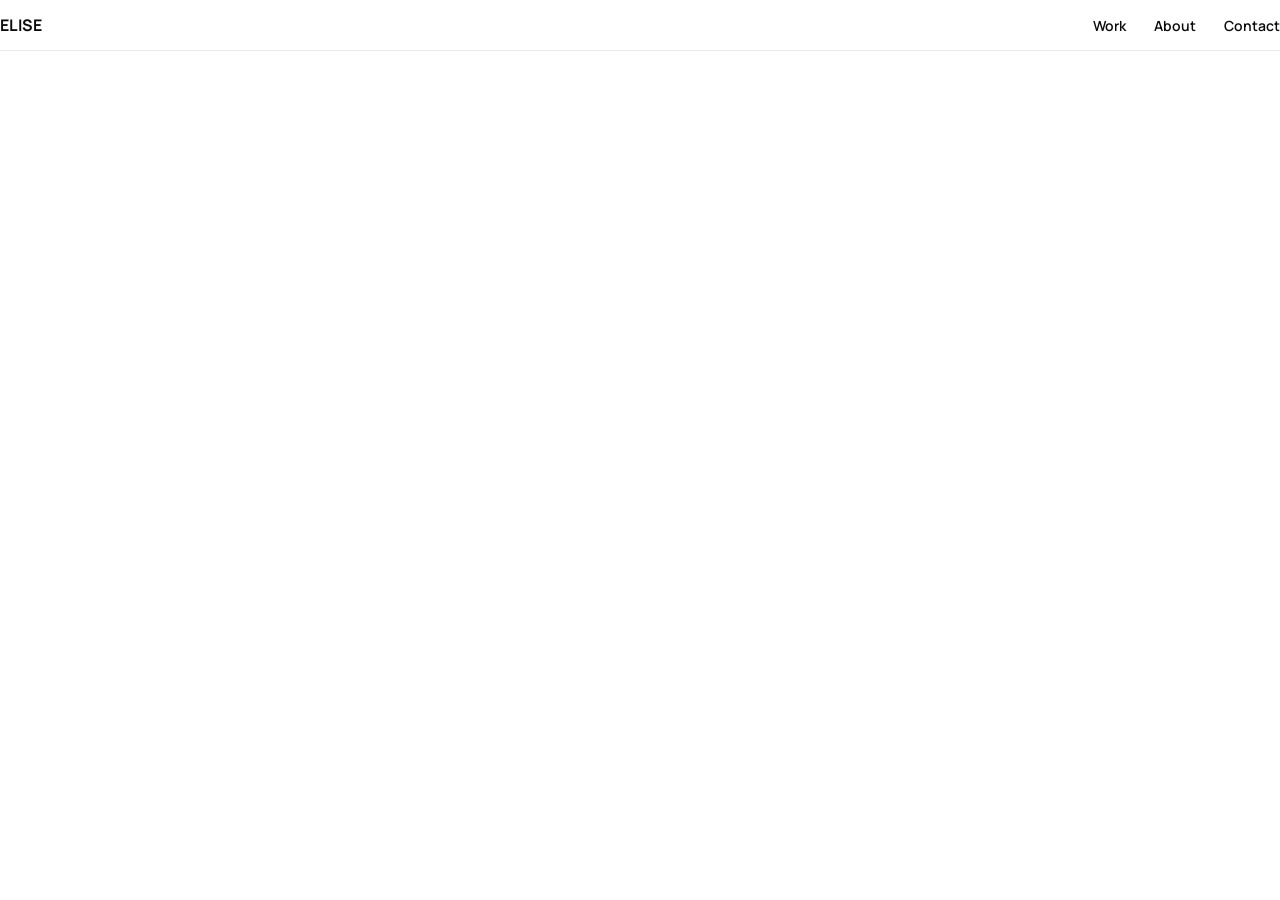
==== Project_APM.html @ 55ffd6c7 "added projects pages" ====
<!DOCTYPE html>
<html lang="en">
<head>
    <meta charset="UTF-8">
    <meta name="viewport" content="width=device-width, initial-scale=1.0">
    <title>All Paws Matter</title>

    <link rel="preconnect" href="https://fonts.googleapis.com">
    <link rel="preconnect" href="https://fonts.gstatic.com" crossorigin>
    <link href="https://fonts.googleapis.com/css2?family=Manrope:wght@200;300;400;500;600;700;800&display=swap" rel="stylesheet">

    <link rel="stylesheet" href="styles.css">
</head>
<body>

  <header class="header">
    <div class="container grid header-inner">
      <p class="brand">ELISE</p>

      <nav class="nav" aria-label="Primary">
        <a class="nav-link" href="index.html#work">Work</a>
        <a class="nav-link" href="index.html#about">About</a>
        <a class="nav-link" href="index.html#contact">Contact</a>
      </nav>

      <button class="menu-toggle" aria-label="Open menu">
        <img src="Images/menu_mobile.png" alt="" class="menu-icon">
      </button>
    </div>
  </header>
    
</body>
</html>
---- styles.css ----
* { 
  box-sizing: border-box;
 }

:root{
  --max: 1440px;
  --gutter: 20px;
  --gap: 20px;
  --border: #e8e8e8;
  --text: #0b0b0b;
  --muted: #444; 
  --panel: #f2f2f2;
}

body{
  margin: 0;
  font-family: 'Manrope', sans-serif;
  color: var(--text);
}

img{
  display: block;
  max-width: 100%;
  height: auto;
}

/* Layout: 1440 content, 12 column grid */
.container{
  max-width: var(--max);
  margin: 0 auto;
  padding: 0 var(--gutter);
}

.grid{
  display: grid;
  grid-template-columns: repeat(12, 1fr);
  gap: var(--gap);
}

.grid > *{
  grid-column: span 12;
}

/* header */
.header{
  border-bottom: 1px solid var(--border);
}

.header .grid{
  align-items: center;
  padding: 14px 0;
}

/* Brand */
.brand{
  grid-column: 1 / span 6;
  margin: 0;
  font-weight: 700;
}

/* Navigation */
.nav{
  grid-column: 7 / -1;
  justify-self: end;
  display: none;
  gap: 28px;
  align-items: center;
}

.menu-toggle{
  display: block;
  grid-column: 7 / -1;
  justify-self: end;
  align-self: center;
  border: 0;
  background: transparent;
  cursor: pointer;
}

.menu-icon{
  width: 22px;
  height: auto;
}

.nav-link{
  text-decoration: none;
  color: var(--text);
  font-weight: 600;
  font-size: 14px;
}

.nav-link:hover{
  text-decoration: underline;
}

.hero{
  padding: 28px 0 70px;
}

/* change grid rules only for hero */
.hero .grid{
  display: grid;
  grid-template-columns: minmax(0, 1fr) auto;
  gap: 20px;
  align-items: start;
  row-gap: 40px;
}

/* hero */
.hero-title {
  grid-column: 1;
  grid-row: 1;
  margin: 0;
  font-weight: 800;
  line-height: 0.95;
  letter-spacing: 0.02em;
  min-width: 0;
  font-size: clamp(2.5rem, 9vw, 6rem);
}

.hero-line {
  display: block;
  line-height: 1.2;
  
}

/* avatar */
.avatar{
  grid-column: 2;
  grid-row: 1;
  justify-self: end;
  align-self: start;
  width: clamp(88px, 22vw, 140px);
  height: auto;
  aspect-ratio: 3 / 4;
  border-radius: 50%;
  object-fit: cover;

}

.email{
  grid-column: 1 / -1;
  grid-row: 2;
  margin: 0;
  align-self: end;
  font-size: 14px;
  overflow-wrap: anywhere;
}


.intro {
  grid-column: 1 / -1;
  grid-row: 3;
  margin: 0;
  justify-self: end;
  text-align: right;
  max-width: 50ch;
  font-weight: 700;
  align-self: end;
  font-size: clamp(1.3rem, 2.2vw, 2rem);
  line-height: 1.4;
}

/* work */
.work{
  border-top: 1px solid var(--border);
  padding: 24px 0 60px;
}

.work-head {
  grid-column: 1 / -1;
  display: flex;
  align-items: baseline;
  justify-content: flex-start;
  margin-bottom: 6px;
}

.work-head h2{
  font-size: 28px;
  font-weight: 700;
  letter-spacing: -0.01em;
  margin: 0;
}


.subhead{
  padding-top: 16px;
  font-weight: 600;
  color: #5A5A5A;
}

/* projects */
.project {
  display: grid;
  grid-template-rows: auto auto 1fr;
  gap: 10px;
  align-content: start;
}

.project-img{
  width: 100%;
  aspect-ratio: 16 / 9;  
  object-fit: cover;      
  height: auto;
  margin-top: 20px;
}

.project h4{
  margin: 16px 0 9px;
}

.project p{
  margin: 0;
  color: var(--muted);
  font-size: 13px;
  line-height: 1.45;
}

/* illustrations */
.illustration{
  width: 100%;
  height: auto;
  object-fit: contain;

}

/* about */
.about{
  border-top: 1px solid var(--border);
  padding: 28px 0;
}

.about h2{
  margin: 0;
  font-size: 28px;
  font-weight: 700;
  letter-spacing: -0.01em;
}

.about-text {
  grid-column: 1 / -1;
  text-align: right;
  max-width: 80ch;
  margin-top: 24px;
  justify-self: end;
}

.about-lead {
  margin: 0 0 28px 0;
  font-size: clamp(1.4rem, 2vw, 1.9rem);
  line-height: 1.5;
  font-weight: 500;
  color: var(--text);
  font-weight: 700;
}

.about-sub {
  margin: 0;
  font-size: clamp(1.1rem, 1.6vw, 1.4rem);
  line-height: 1.6;
  color: #6a6a6a;
}

/* contact */
.contact{
  border-top: 1px solid var(--border);
  padding: 28px 0;
}

.contact h2{
  margin: 0;
  font-size: 28px;
  font-weight: 700;
  letter-spacing: -0.01em;
}

.contact-item{
  margin: 10px 0 0;
  font-weight: 700;
}

.linkedin {
  display: flex;
  align-items: center;
  gap: 8px;
}

.linkedin-icon {
  width: 16px;
  height: 16px;
  object-fit: contain;
}

/* footer */
.footer-box{
  background: #dcdcdc;
  text-align: center;
  padding: 40px 0;
  font-weight: 700;
}

@media (max-width: 899px) {

  .hero .grid {
    grid-template-columns: minmax(0, 1fr) auto; /* keep 2 columns */
    column-gap: 20px;
    row-gap: 40px;
    align-items: start;
  }

  .hero-title { 
    grid-column: 1; 
    grid-row: 1; 
  }

  .avatar { 
    grid-column: 2; 
    grid-row: 1; 
    justify-self: end; 
  }

  .intro { 
    grid-column: 1 / -1;  
    grid-row: 2;
    margin: 0;
    justify-self: end;
    text-align: right;
    max-width: 50ch;
  }
  .email { 
    grid-column: 1 / -1;  
    grid-row: 3;
    margin: 0;
    justify-self: start;
    text-align: left; 
  }

}


/* desktop */
@media (min-width: 900px){

  .nav{
  display: flex;
  grid-column: 7 / -1;
  justify-self: end;
  gap: 28px;
  align-items: center;
  }

.menu-toggle{
  display: none;
  }

   .hero .grid{
    grid-template-columns: repeat(12, 1fr);
    column-gap: 20px;
    align-items: start;
    row-gap: 40px;
  }

  .hero-title{
    grid-column: 1 / 10;
    grid-row: 1;
    font-size: clamp(3rem, 6vw, 7rem)
  }

  .avatar{
    grid-column: 10 / -1;
    grid-row: 1;
    justify-self: end;
    width: clamp(140px, 12vw, 220px);
    aspect-ratio: 3 / 4;
  }

  .email{
    grid-column: 1 / 6;
    grid-row: 3;
    margin: 0;
    align-self: end;
  }

   .intro{
    grid-column: 5 / -1;
    grid-row: 3;
    margin: 0;
    justify-self: end;
    text-align: right;
    align-self: end;
    max-width: none;
    width: 100%;
  }

  /* Work grid items */
  .project{
    grid-column: span 6;
  }

  .illustration{
    grid-column: span 4;
  }

  .contact-item{
    grid-column: span 6;
  }

  /* about */ 
  .about-text {
    grid-column: 4 / -1; /* spans 6 columns */
  }
}
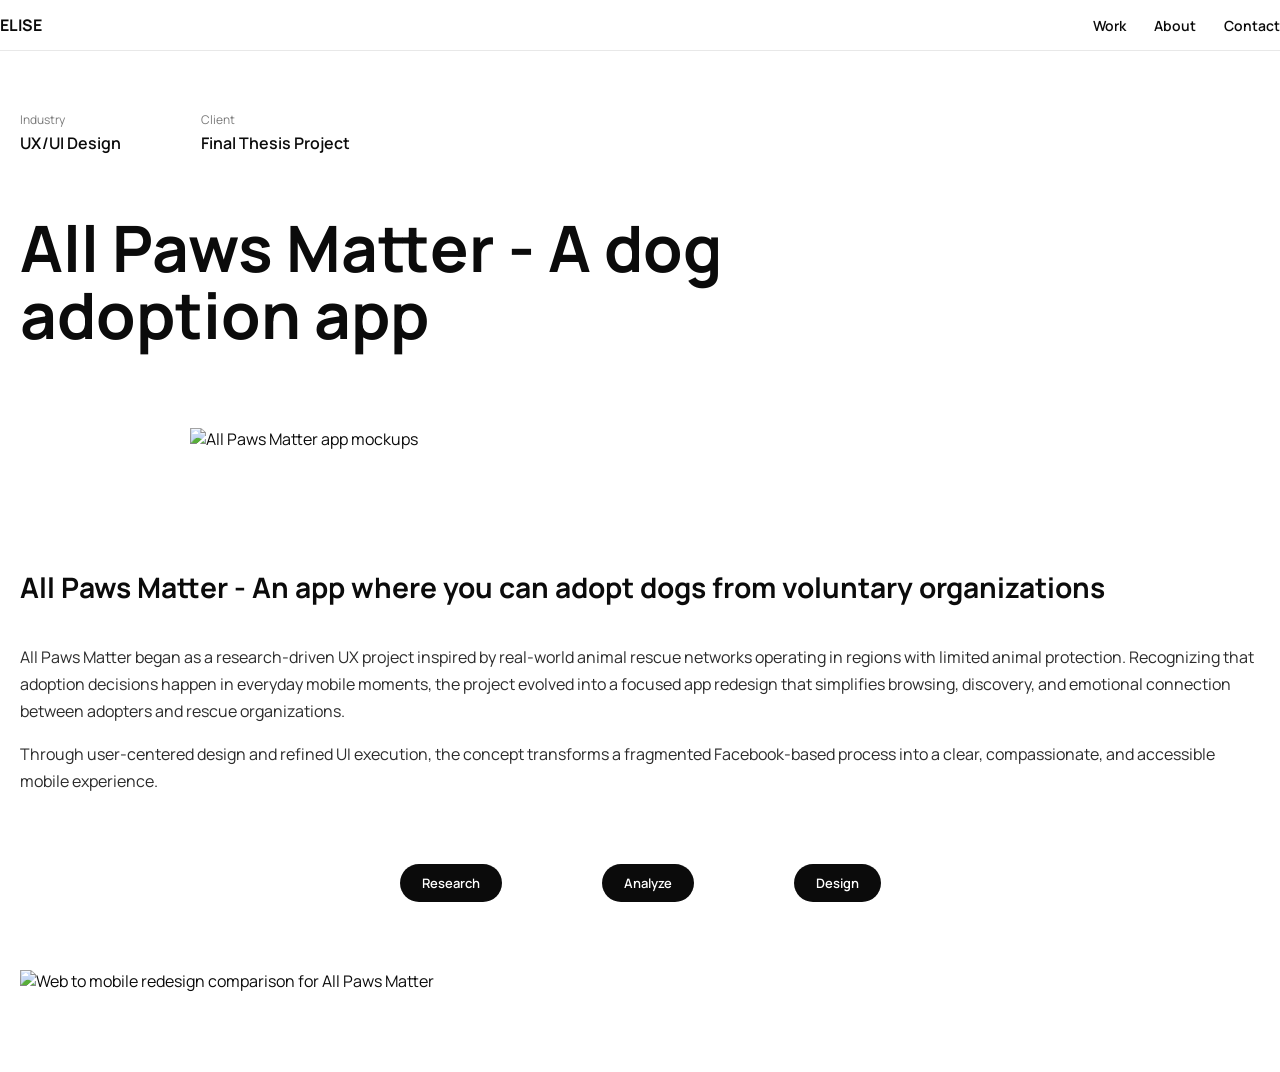
==== commit 2f5c7f26: "added project hero and intro" ====
--- a/Project_APM.html
+++ b/Project_APM.html
@@ -28,6 +28,68 @@
       </button>
     </div>
   </header>
+
+  <main>
+
+  <section class="project-hero">
+    <div class="container grid">
+
+        <!-- meta row -->
+      <div class="project-meta">
+        <div class="meta-item">
+          <p class="meta-label">Industry</p>
+          <p class="meta-value">UX/UI Design</p>
+        </div>
+
+        <div class="meta-item">
+          <p class="meta-label">Client</p>
+          <p class="meta-value">Final Thesis Project</p>
+        </div>
+      </div>
+
+      <!-- hero -->
+      <h1 class="project-title">
+        All Paws Matter - A dog adoption app
+      </h1>
+
+      <div class="project-visual">
+        <img src="Images/AllPawsMatter_Mockup.png" alt="All Paws Matter app mockups">
+      </div>
+    </div>
+  </section>
+
+ <!-- Intro -->
+  <section class="project-intro">
+  <div class="container grid">
+
+    <h2 class="intro-title">
+      All Paws Matter - An app where you can adopt dogs from voluntary organizations
+    </h2>
+
+    <div class="intro-body">
+      <p>
+        All Paws Matter began as a research-driven UX project inspired by real-world animal rescue networks operating in regions with limited animal protection. Recognizing that adoption decisions happen in everyday mobile moments, the project evolved into a focused app redesign that simplifies browsing, discovery, and emotional connection between adopters and rescue organizations.
+      </p>
+
+      <p>
+        Through user-centered design and refined UI execution, the concept transforms a fragmented Facebook-based process into a clear, compassionate, and accessible mobile experience.
+      </p>
+    </div>
+
+    <div class="intro-actions">
+        <a href="#research" class="project-btn">Research</a>
+        <a href="#analyze" class="project-btn">Analyze</a>
+        <a href="#design" class="project-btn">Design</a>
+    </div>
+
+    <div class="intro-visual">
+      <img src="Images/web-mobile-redesign.png" alt="Web to mobile redesign comparison for All Paws Matter">
+    </div>
+
+  </div>
+</section>
+
+</main>
     
 </body>
 </html>
--- a/styles.css
+++ b/styles.css
@@ -299,6 +299,120 @@
   font-weight: 700;
 }
 
+/* project hero */
+
+.project-hero{
+  padding: 60px 0 80px;
+}
+
+.project-meta{
+  grid-column: 1 / -1;
+  display: flex;
+  gap: 80px;
+  margin-bottom: 40px;
+}
+
+.meta-label{
+  margin: 0;
+  font-size: 12px;
+  color: #7a7a7a;
+}
+
+.meta-value{
+  margin: 4px 0 0;
+  font-weight: 600;
+}
+
+.project-title{
+  grid-column: 1 / 10;
+  margin: 0 0 60px 0;
+  font-size: clamp(2.5rem, 5vw, 4.5rem);
+  line-height: 1.05;
+}
+
+.project-visual{
+  grid-column: 1 / -1;
+  display: flex;
+  justify-content: center;
+}
+
+.project-visual img{
+  max-width: 900px;
+  width: 100%;
+  height: auto;
+}
+
+/* intro */
+
+.project-intro{
+  padding: 40px 0 80px;
+}
+
+.intro-title{
+  grid-column: 1 / -1;
+  margin: 0 0 18px 0;
+  font-size: clamp(1.6rem, 2.2vw, 2.2rem);
+  line-height: 1.25;
+  font-weight: 700;
+}
+
+.intro-body{
+  grid-column: 1 / -1;
+}
+
+.intro-body p{
+  margin: 0 0 16px 0;
+  line-height: 1.7;
+  color: #2b2b2b;
+}
+
+.intro-tags{
+  grid-column: 1 / -1;
+  display: flex;
+  gap: 14px;
+  margin: 18px 0 36px;
+}
+
+.intro-actions{
+  grid-column: 1 / -1;
+  display: flex;
+  flex-direction: column;
+  align-items: center;
+  gap: 28px;
+  margin: 32px 0 48px;
+}
+
+.project-btn{
+  display: inline-flex;
+  align-items: center;
+  justify-content: center;
+  padding: 10px 22px;
+  border-radius: 999px;
+  background: #0b0b0b;
+  color: #fff;
+  font-size: 13px;
+  font-weight: 600;
+  text-decoration: none;
+  transition: background-color 0.2s ease;
+}
+
+.project-btn:hover{
+  background: #6d6d6d;
+}
+
+.intro-visual{
+  grid-column: 1 / -1;
+}
+
+.intro-visual img{
+  width: 100%;
+  height: auto;
+  display: block;
+}
+
+
+/* Media Querys */
+
 @media (max-width: 899px) {
 
   .hero .grid {
@@ -335,10 +449,20 @@
     text-align: left; 
   }
 
+    .project-meta{
+    flex-direction: column;
+    gap: 20px;
+  }
+
+  .project-title{
+    grid-column: 1 / -1;
+  }
+
 }
 
 
 /* desktop */
+
 @media (min-width: 900px){
 
   .nav{
@@ -409,4 +533,19 @@
   .about-text {
     grid-column: 4 / -1; /* spans 6 columns */
   }
-}+
+  /* Projects */
+  .intro-title{
+  grid-column: 1 / -1;
+}
+
+.intro-body{
+  grid-column: 1 / -1;
+}
+
+  .intro-actions{
+  flex-direction: row;
+  justify-content: center;
+  gap: 100px;
+}
+}
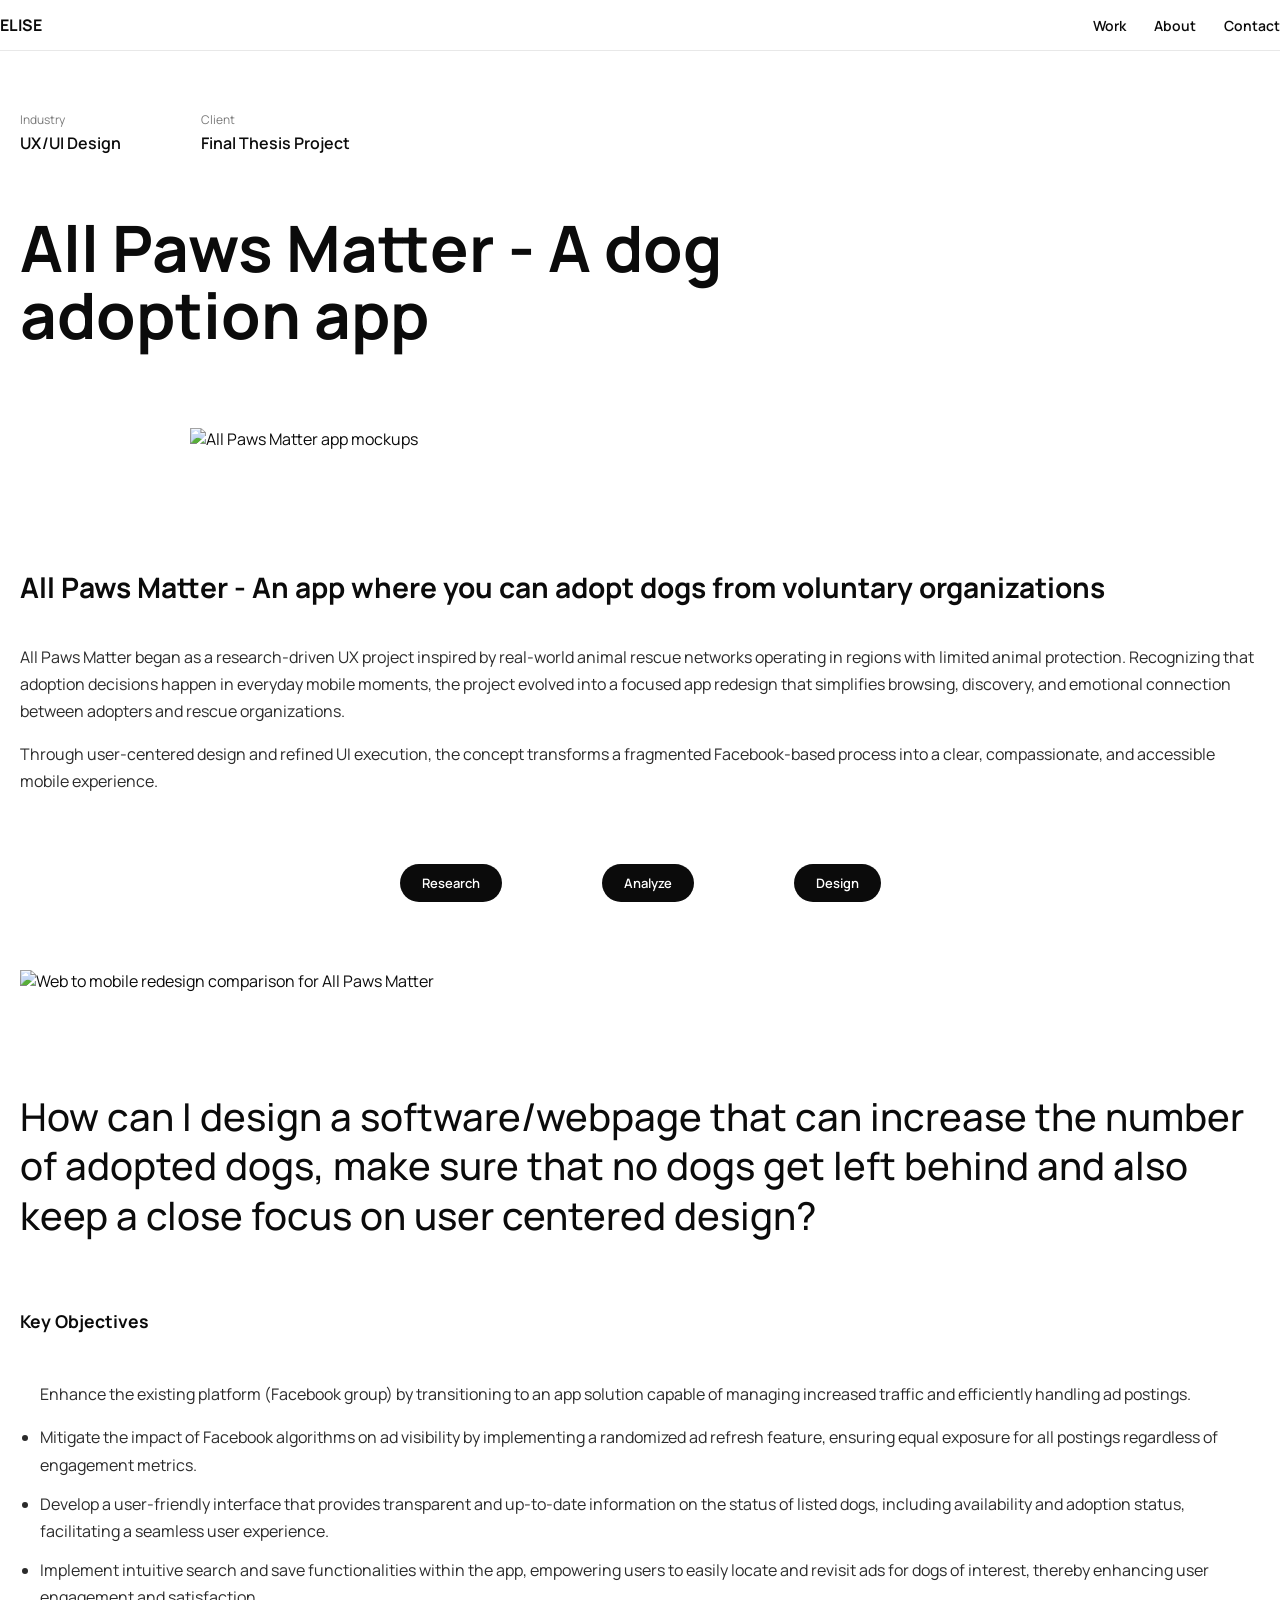
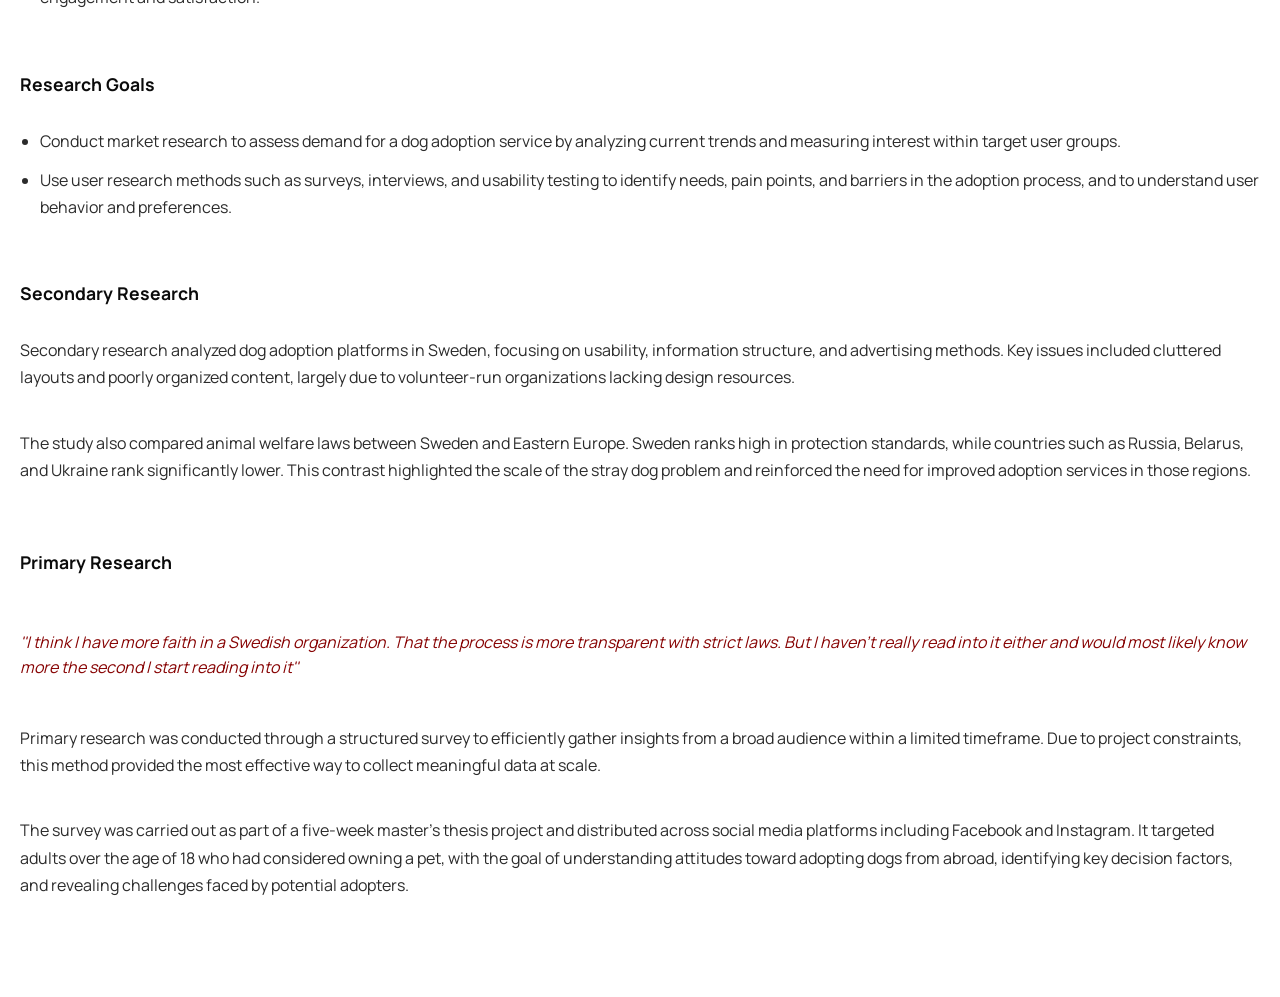
==== commit 2eeac5d7: "paragraphs and images added to project" ====
--- a/Project_APM.html
+++ b/Project_APM.html
@@ -89,6 +89,63 @@
   </div>
 </section>
 
+<!-- research -->
+ <section id="research" class="project-section">
+  <div class="container grid">
+
+    <h2 class="section-title">
+      How can I design a software/webpage that can increase the number of adopted dogs, make sure that no dogs get left behind and also keep a close focus on user centered design?
+
+    <h3 class="section-subtitle">Key Objectives</h3>
+
+    <ul class="section-list">
+      <p>
+        Enhance the existing platform (Facebook group) by transitioning to an app solution capable of managing increased traffic and efficiently handling ad postings.</p>
+      <li>
+        Mitigate the impact of Facebook algorithms on ad visibility by implementing a randomized ad refresh feature, ensuring equal exposure for all postings regardless of engagement metrics.
+      </li>
+      <li>
+        Develop a user-friendly interface that provides transparent and up-to-date information on the status of listed dogs, including availability and adoption status, facilitating a seamless user experience.
+      </li>
+      <li>
+        Implement intuitive search and save functionalities within the app, empowering users to easily locate and revisit ads for dogs of interest, thereby enhancing user engagement and satisfaction.
+      </li>
+    </ul>
+
+    <h3 class="section-subtitle">Research Goals</h3>
+
+    <ul class="section-list">
+      <li>
+        Conduct market research to assess demand for a dog adoption service by analyzing current trends and measuring interest within target user groups.
+      </li>
+      <li>
+        Use user research methods such as surveys, interviews, and usability testing to identify needs, pain points, and barriers in the adoption process, and to understand user behavior and preferences.
+      </li>
+    </ul>
+
+    <h3 class="section-subtitle">Secondary Research</h3>
+
+    <p class="section-text">
+      Secondary research analyzed dog adoption platforms in Sweden, focusing on usability, information structure, and advertising methods. Key issues included cluttered layouts and poorly organized content, largely due to volunteer-run organizations lacking design resources.
+    </p>
+
+    <p class="section-text">
+      The study also compared animal welfare laws between Sweden and Eastern Europe. Sweden ranks high in protection standards, while countries such as Russia, Belarus, and Ukraine rank significantly lower. This contrast highlighted the scale of the stray dog problem and reinforced the need for improved adoption services in those regions.
+    </p>
+
+    <h3 class="section-subtitle">Primary Research</h3>
+
+    <p class="quote">''I think I have more faith in a Swedish organization. That the process is more transparent with strict laws. But I haven't really read into it either and would most likely know more the second I start reading into it''</p>
+
+    <p class="section-text">
+      Primary research was conducted through a structured survey to efficiently gather insights from a broad audience within a limited timeframe. Due to project constraints, this method provided the most effective way to collect meaningful data at scale.
+    </p>
+    <p class="section-text">
+      The survey was carried out as part of a five-week master’s thesis project and distributed across social media platforms including Facebook and Instagram. It targeted adults over the age of 18 who had considered owning a pet, with the goal of understanding attitudes toward adopting dogs from abroad, identifying key decision factors, and revealing challenges faced by potential adopters.
+    </p>
+  </div>
+</section>
+
 </main>
     
 </body>
--- a/styles.css
+++ b/styles.css
@@ -410,6 +410,52 @@
   display: block;
 }
 
+.project-section{
+  padding: 20px 0 80px;
+}
+
+.section-title{
+  grid-column: 1 / -1;
+  margin: 0 0 20px 0;
+  font-size: clamp(1.8rem, 3vw, 2.6rem);
+  line-height: 1.3;
+  font-weight: 500;
+}
+
+.section-subtitle{
+  grid-column: 1 / -1;
+  margin: 28px 0 12px 0;
+  font-size: 1.1rem;
+  font-weight: 700;
+}
+
+.section-list{
+  grid-column: 1 / -1;
+  margin: 0;
+  padding-left: 20px;
+  line-height: 1.7;
+  color: #2b2b2b;
+}
+
+.section-list li{
+  margin-bottom: 12px;
+}
+
+.section-text{
+  grid-column: 1 / -1;
+  margin: 0 0 18px 0;
+  line-height: 1.7;
+  color: #2b2b2b;
+}
+
+.quote{
+  grid-column: 1 / -1;
+  margin: 24px 0;
+  font-style: italic;
+  color: #870303;
+  line-height: 1.6;
+}
+
 
 /* Media Querys */
 
@@ -548,4 +594,7 @@
   justify-content: center;
   gap: 100px;
 }
-}
+
+
+
+}
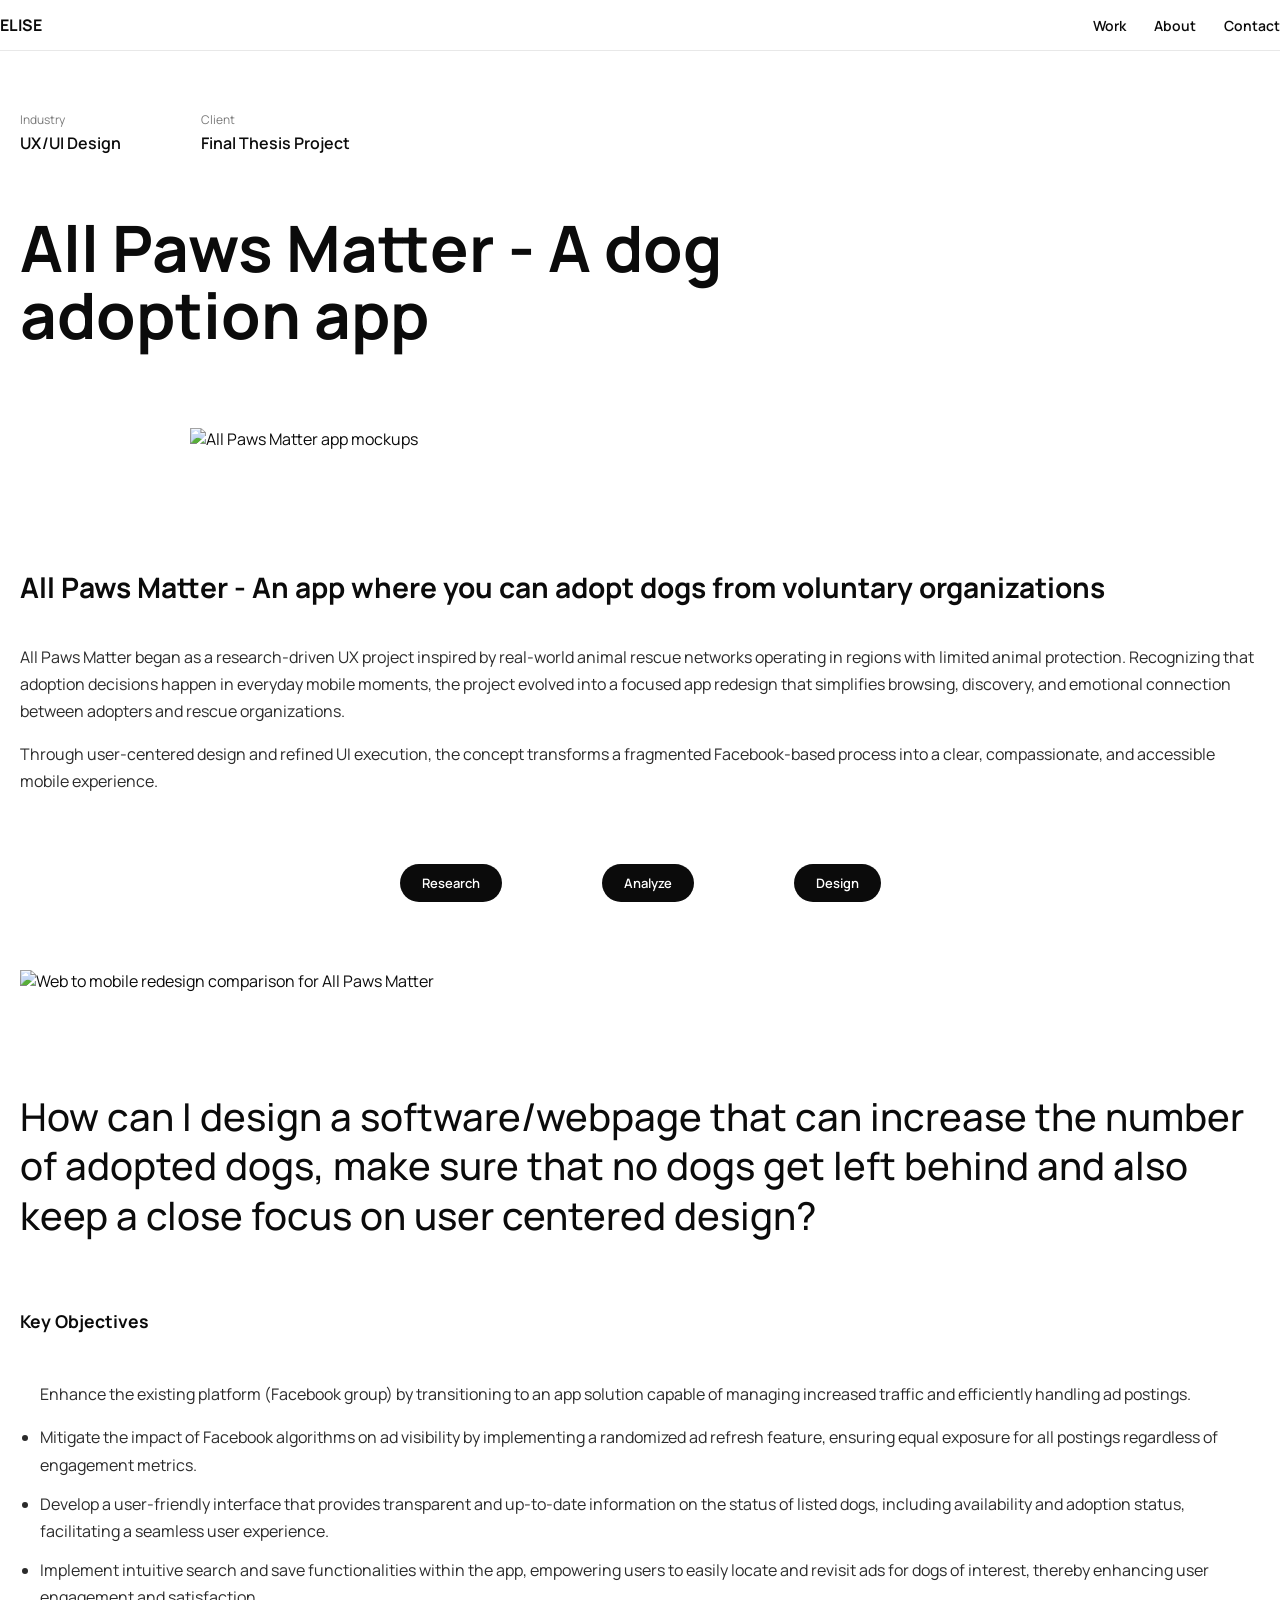
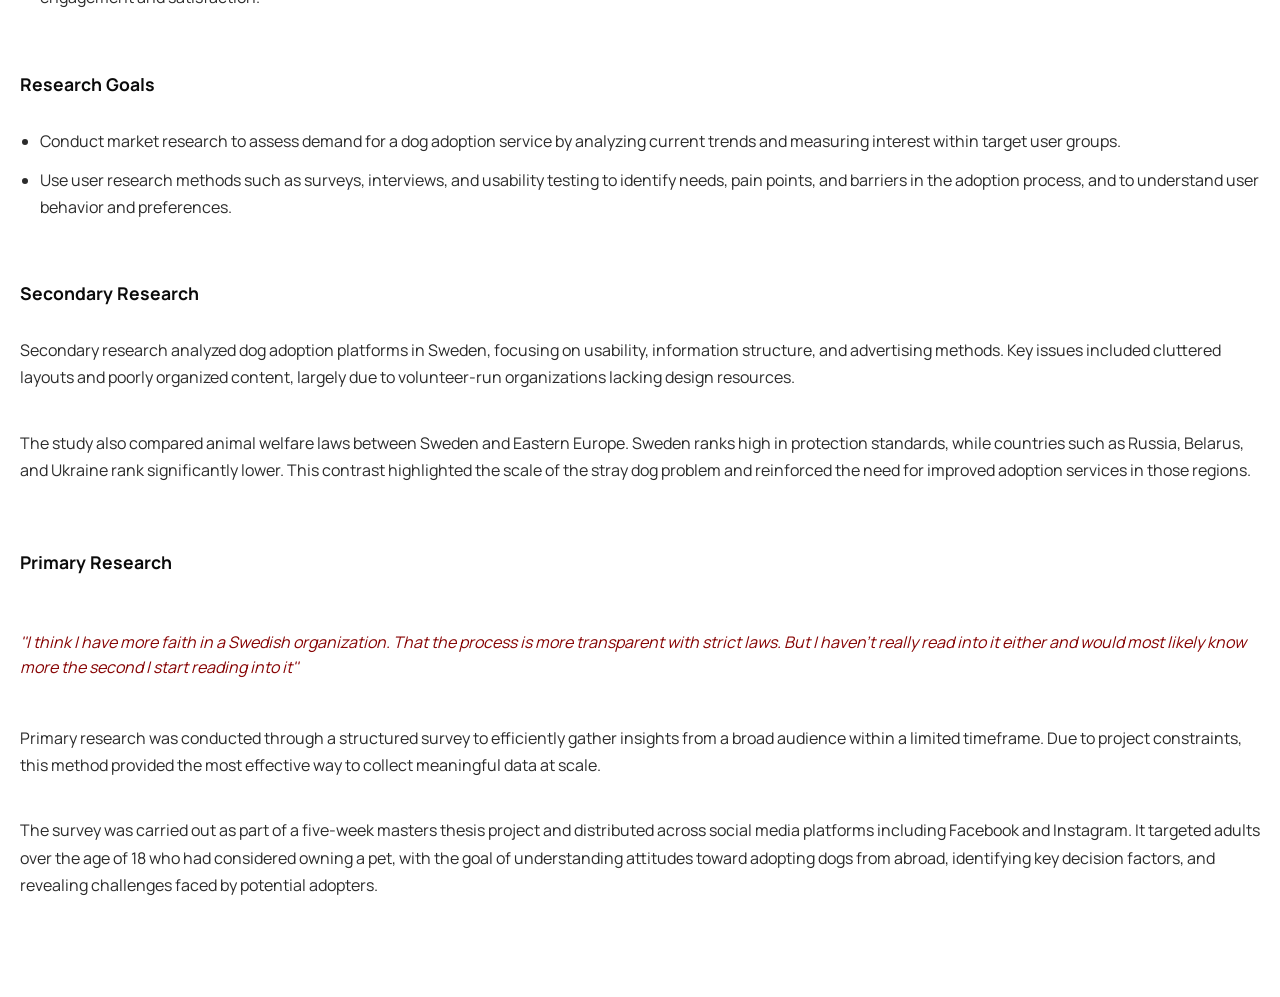
==== commit 5c6cb938: "Update Project_APM.html" ====
--- a/Project_APM.html
+++ b/Project_APM.html
@@ -141,7 +141,7 @@
       Primary research was conducted through a structured survey to efficiently gather insights from a broad audience within a limited timeframe. Due to project constraints, this method provided the most effective way to collect meaningful data at scale.
     </p>
     <p class="section-text">
-      The survey was carried out as part of a five-week master’s thesis project and distributed across social media platforms including Facebook and Instagram. It targeted adults over the age of 18 who had considered owning a pet, with the goal of understanding attitudes toward adopting dogs from abroad, identifying key decision factors, and revealing challenges faced by potential adopters.
+      The survey was carried out as part of a five-week masters thesis project and distributed across social media platforms including Facebook and Instagram. It targeted adults over the age of 18 who had considered owning a pet, with the goal of understanding attitudes toward adopting dogs from abroad, identifying key decision factors, and revealing challenges faced by potential adopters.
     </p>
   </div>
 </section>
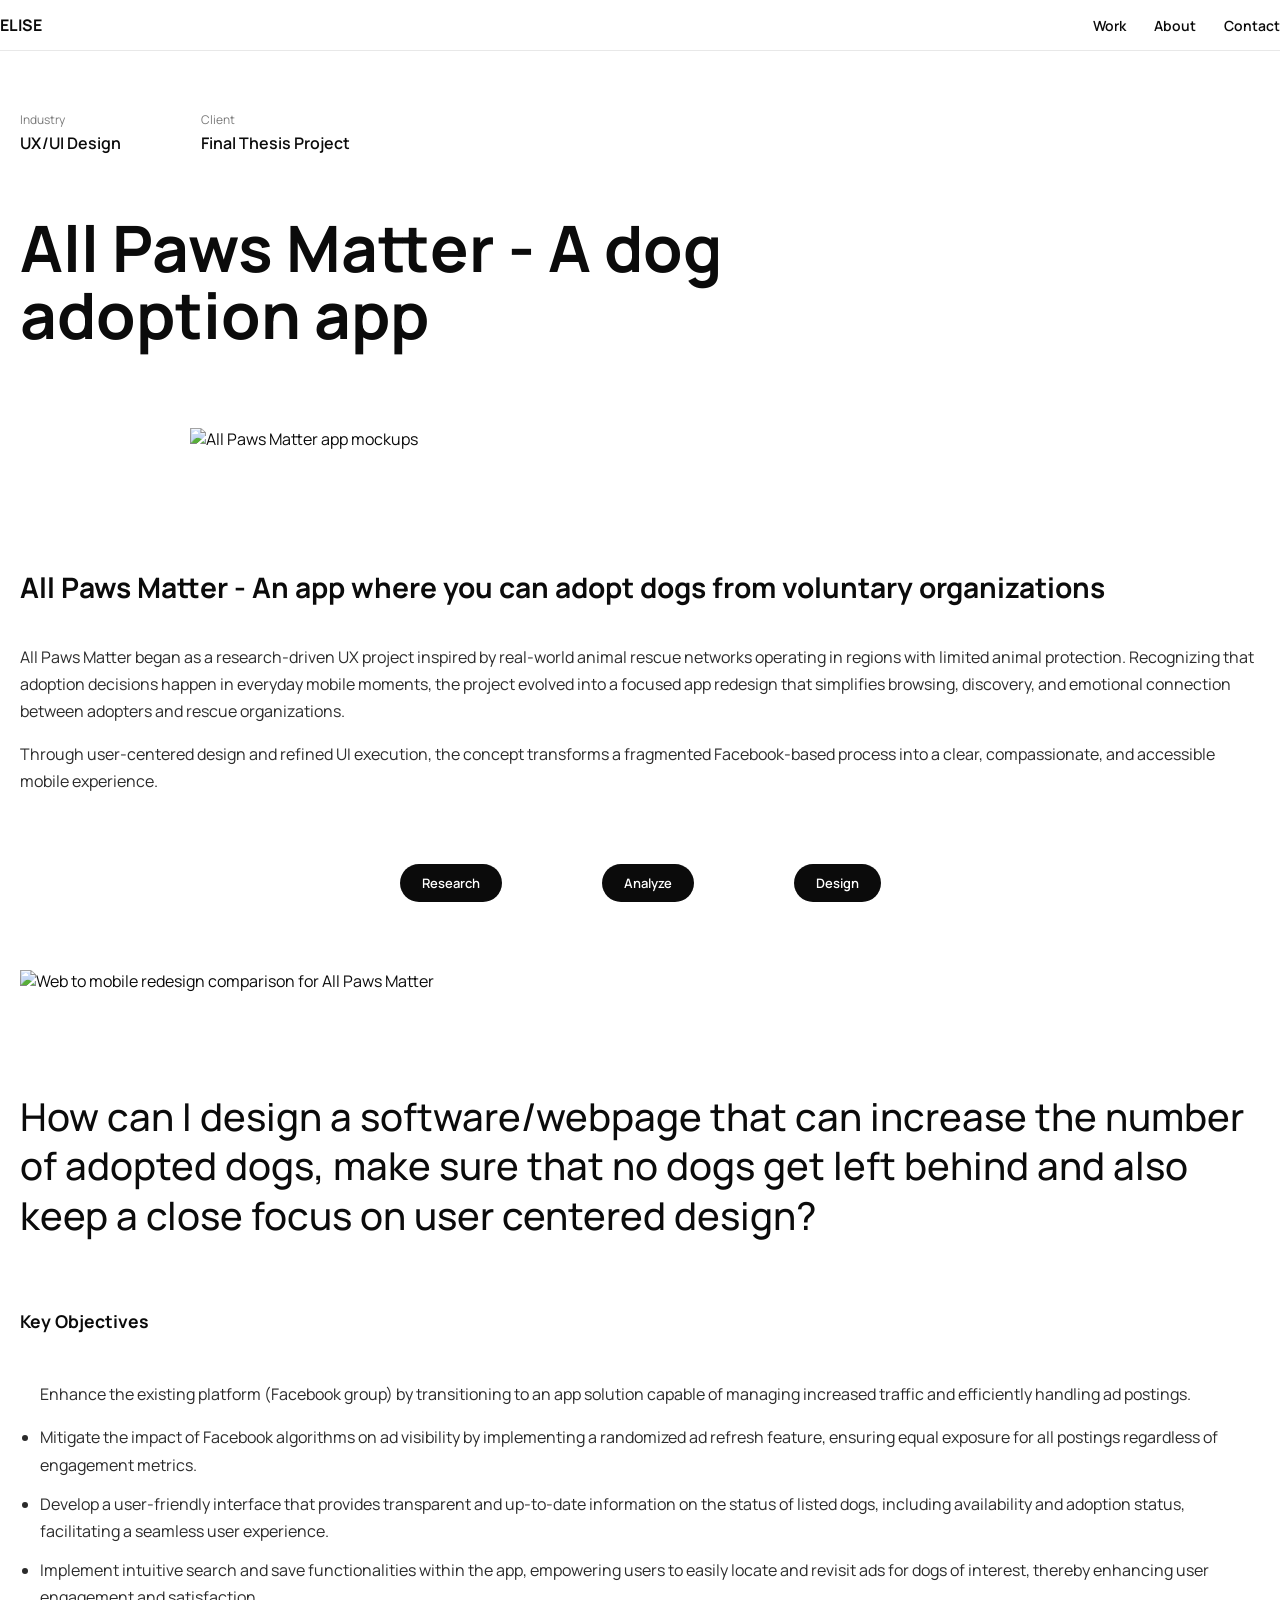
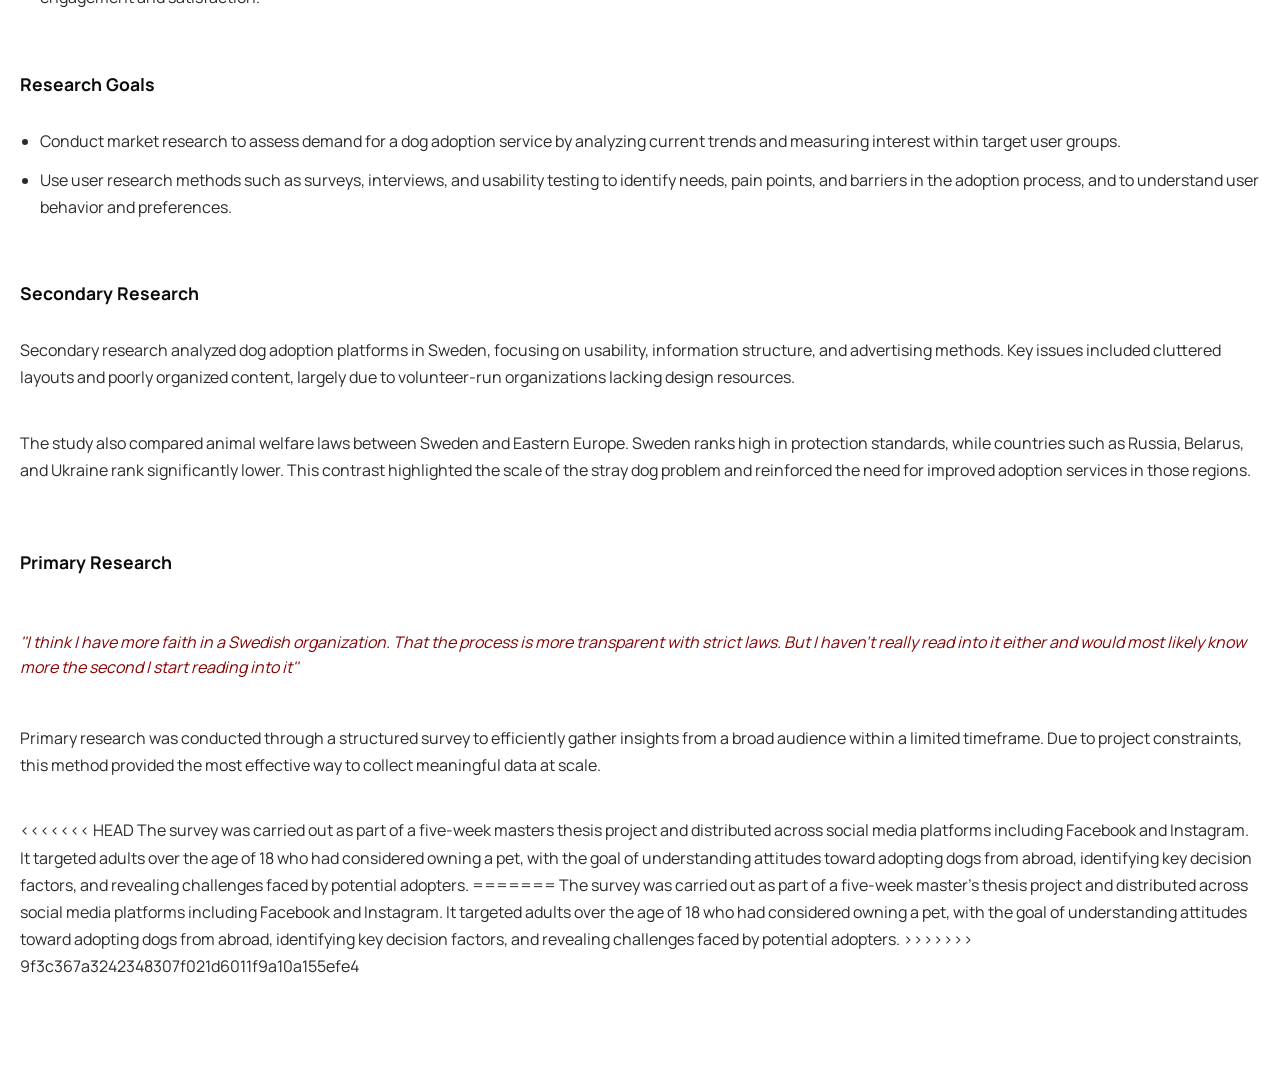
==== commit 20760ec3: "Update Project_APM.html" ====
--- a/Project_APM.html
+++ b/Project_APM.html
@@ -141,7 +141,11 @@
       Primary research was conducted through a structured survey to efficiently gather insights from a broad audience within a limited timeframe. Due to project constraints, this method provided the most effective way to collect meaningful data at scale.
     </p>
     <p class="section-text">
+<<<<<<< HEAD
       The survey was carried out as part of a five-week masters thesis project and distributed across social media platforms including Facebook and Instagram. It targeted adults over the age of 18 who had considered owning a pet, with the goal of understanding attitudes toward adopting dogs from abroad, identifying key decision factors, and revealing challenges faced by potential adopters.
+=======
+      The survey was carried out as part of a five-week master's thesis project and distributed across social media platforms including Facebook and Instagram. It targeted adults over the age of 18 who had considered owning a pet, with the goal of understanding attitudes toward adopting dogs from abroad, identifying key decision factors, and revealing challenges faced by potential adopters.
+>>>>>>> 9f3c367a3242348307f021d6011f9a10a155efe4
     </p>
   </div>
 </section>
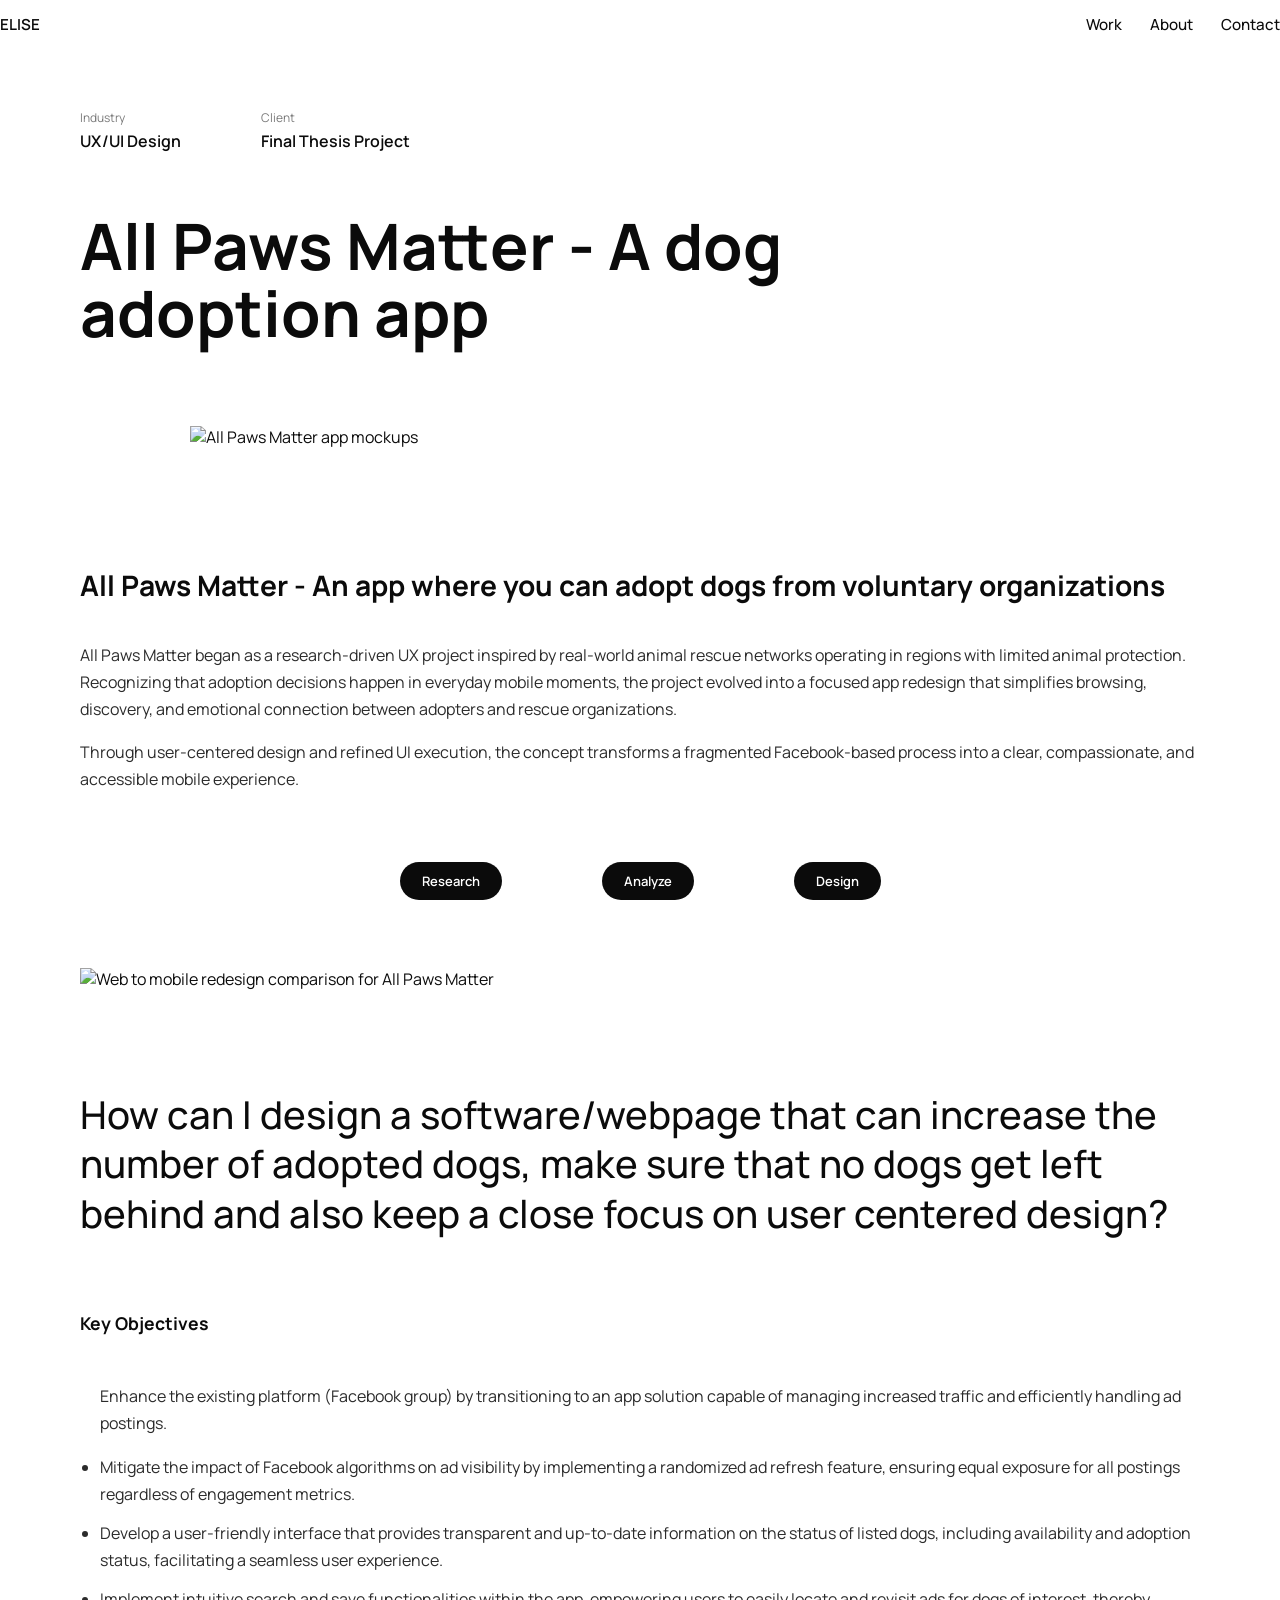
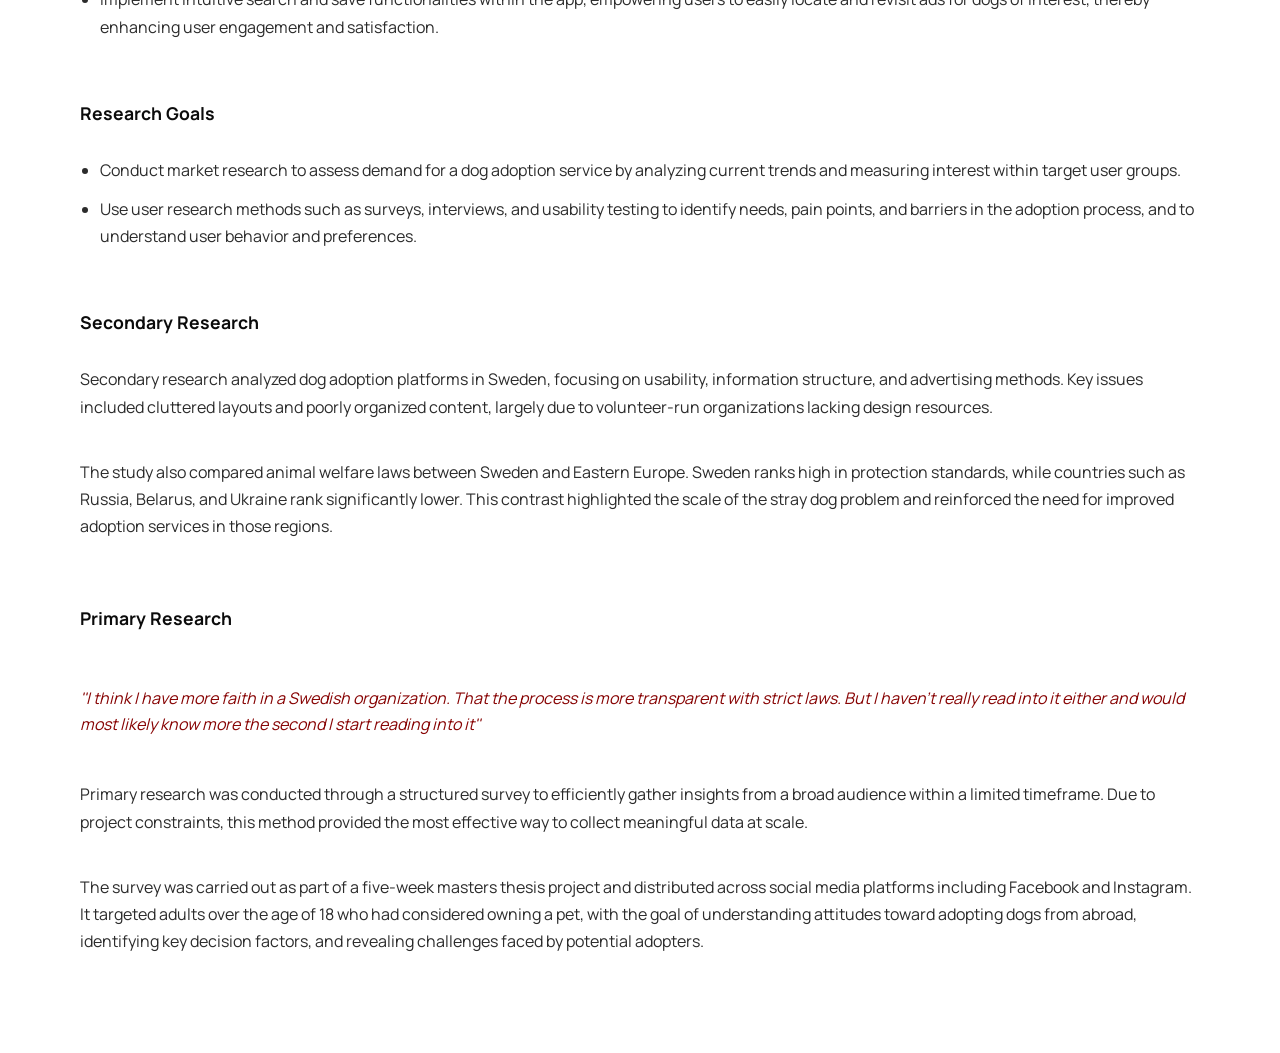
==== commit 9a0b95d1: "k" ====
--- a/Project_APM.html
+++ b/Project_APM.html
@@ -141,11 +141,7 @@
       Primary research was conducted through a structured survey to efficiently gather insights from a broad audience within a limited timeframe. Due to project constraints, this method provided the most effective way to collect meaningful data at scale.
     </p>
     <p class="section-text">
-<<<<<<< HEAD
       The survey was carried out as part of a five-week masters thesis project and distributed across social media platforms including Facebook and Instagram. It targeted adults over the age of 18 who had considered owning a pet, with the goal of understanding attitudes toward adopting dogs from abroad, identifying key decision factors, and revealing challenges faced by potential adopters.
-=======
-      The survey was carried out as part of a five-week master's thesis project and distributed across social media platforms including Facebook and Instagram. It targeted adults over the age of 18 who had considered owning a pet, with the goal of understanding attitudes toward adopting dogs from abroad, identifying key decision factors, and revealing challenges faced by potential adopters.
->>>>>>> 9f3c367a3242348307f021d6011f9a10a155efe4
     </p>
   </div>
 </section>
--- a/styles.css
+++ b/styles.css
@@ -4,9 +4,8 @@
 
 :root{
   --max: 1440px;
-  --gutter: 20px;
+  --gutter: 16px;
   --gap: 20px;
-  --border: #e8e8e8;
   --text: #0b0b0b;
   --muted: #444; 
   --panel: #f2f2f2;
@@ -55,7 +54,10 @@
 .brand{
   grid-column: 1 / span 6;
   margin: 0;
-  font-weight: 700;
+  font-weight: 600;
+  font-size: 0.95rem;
+  letter-spacing: 0;
+
 }
 
 /* Navigation */
@@ -85,8 +87,8 @@
 .nav-link{
   text-decoration: none;
   color: var(--text);
-  font-weight: 600;
-  font-size: 14px;
+  font-weight: 500;
+  font-size: 0.95rem;
 }
 
 .nav-link:hover{
@@ -94,77 +96,46 @@
 }
 
 .hero{
-  padding: 28px 0 70px;
-}
-
-/* change grid rules only for hero */
+  padding: 60px 0 72px;
+  margin-bottom: 60px;
+}
+
 .hero .grid{
-  display: grid;
-  grid-template-columns: minmax(0, 1fr) auto;
-  gap: 20px;
-  align-items: start;
-  row-gap: 40px;
-}
-
-/* hero */
-.hero-title {
-  grid-column: 1;
-  grid-row: 1;
-  margin: 0;
+  row-gap: 0;
+}
+
+.hero-title{
+  grid-column: 1 / 9;
+  margin: 0 0 50px 0;;
   font-weight: 800;
-  line-height: 0.95;
-  letter-spacing: 0.02em;
-  min-width: 0;
-  font-size: clamp(2.5rem, 9vw, 6rem);
-}
-
-.hero-line {
+  line-height: 0.9;
+  letter-spacing: -0.04em;
+  font-size: clamp(3rem, 8vw, 110px);
+}
+
+.hero-line{
   display: block;
-  line-height: 1.2;
-  
-}
-
-/* avatar */
-.avatar{
-  grid-column: 2;
-  grid-row: 1;
-  justify-self: end;
-  align-self: start;
-  width: clamp(88px, 22vw, 140px);
-  height: auto;
-  aspect-ratio: 3 / 4;
-  border-radius: 50%;
-  object-fit: cover;
-
+}
+
+.intro{
+  grid-column: 1 / 12;
+  margin: 44px 0 40px 0;
+  max-width: 980px;
+  text-align: left;
+  font-size: clamp(1.15rem, 1.9vw, 1.7rem);
+  line-height: 1.35;
+  font-weight: 500;
 }
 
 .email{
-  grid-column: 1 / -1;
-  grid-row: 2;
-  margin: 0;
-  align-self: end;
+  grid-column: 1 / 6;
+  margin: 28px 0 0 0;
   font-size: 14px;
-  overflow-wrap: anywhere;
-}
-
-
-.intro {
-  grid-column: 1 / -1;
-  grid-row: 3;
-  margin: 0;
-  justify-self: end;
-  text-align: right;
-  max-width: 50ch;
-  font-weight: 700;
-  align-self: end;
-  font-size: clamp(1.3rem, 2.2vw, 2rem);
-  line-height: 1.4;
 }
 
 /* work */
 .work{
-  border-top: 1px solid var(--border);
-  padding: 24px 0 60px;
+  padding: 28px 0 64px;
 }
 
 .work-head {
@@ -184,36 +155,40 @@
 
 
 .subhead{
-  padding-top: 16px;
+  margin: 0 0 32px 0;
   font-weight: 600;
   color: #5A5A5A;
 }
 
 /* projects */
-.project {
-  display: grid;
-  grid-template-rows: auto auto 1fr;
-  gap: 10px;
-  align-content: start;
+.project{
+  grid-column: span 6;
+  display: block;
+  text-decoration: none;
+  color: inherit;
 }
 
 .project-img{
   width: 100%;
-  aspect-ratio: 16 / 9;  
-  object-fit: cover;      
+  aspect-ratio: 4 / 3;
+  object-fit: contain;
   height: auto;
-  margin-top: 20px;
+  margin: 0 0 12px 0;
+  background: transparent;
 }
 
 .project h4{
-  margin: 16px 0 9px;
+  margin: 0 0 10px 0;
+  font-size: 1rem;
+  line-height: 1.3;
 }
 
 .project p{
   margin: 0;
   color: var(--muted);
-  font-size: 13px;
-  line-height: 1.45;
+  font-size: 0.95rem;
+  line-height: 1.5;
+  max-width: 46ch;
 }
 
 /* illustrations */
@@ -416,7 +391,7 @@
 
 .section-title{
   grid-column: 1 / -1;
-  margin: 0 0 20px 0;
+  margin: 0 0 24px 0;
   font-size: clamp(1.8rem, 3vw, 2.6rem);
   line-height: 1.3;
   font-weight: 500;
@@ -459,43 +434,46 @@
 
 /* Media Querys */
 
-@media (max-width: 899px) {
-
-  .hero .grid {
-    grid-template-columns: minmax(0, 1fr) auto; /* keep 2 columns */
-    column-gap: 20px;
-    row-gap: 40px;
-    align-items: start;
-  }
-
-  .hero-title { 
-    grid-column: 1; 
-    grid-row: 1; 
-  }
-
-  .avatar { 
-    grid-column: 2; 
-    grid-row: 1; 
-    justify-self: end; 
-  }
-
-  .intro { 
-    grid-column: 1 / -1;  
-    grid-row: 2;
-    margin: 0;
-    justify-self: end;
-    text-align: right;
-    max-width: 50ch;
-  }
-  .email { 
-    grid-column: 1 / -1;  
-    grid-row: 3;
-    margin: 0;
-    justify-self: start;
-    text-align: left; 
-  }
-
-    .project-meta{
+@media (min-width: 600px) and (max-width: 899px) {
+  :root {
+    --gutter: 64px;
+  }
+  .hero{
+    padding: 40px 0 56px;
+  }
+
+  .hero-title{
+    grid-column: 1 / -1;
+    font-size: clamp(3rem, 13vw, 4.8rem);
+    line-height: 0.92;
+  }
+
+  .intro{
+    grid-column: 1 / -1;
+    max-width: 100%;
+    margin: 32px 0 0 0;
+    font-size: clamp(1.15rem, 4.8vw, 1.6rem);
+    line-height: 1.3;
+  }
+
+  .email{
+    grid-column: 1 / -1;
+    margin: 22px 0 0 0;
+  }
+
+  .project{
+    grid-column: 1 / -1;
+  }
+
+  .illustration{
+    grid-column: 1 / -1;
+  }
+
+  .contact-item{
+    grid-column: 1 / -1;
+  }
+
+  .project-meta{
     flex-direction: column;
     gap: 20px;
   }
@@ -503,13 +481,15 @@
   .project-title{
     grid-column: 1 / -1;
   }
-
 }
 
 
 /* desktop */
 
 @media (min-width: 900px){
+  :root{
+    --gutter: 80px;
+  }
 
   .nav{
   display: flex;
@@ -523,46 +503,8 @@
   display: none;
   }
 
-   .hero .grid{
-    grid-template-columns: repeat(12, 1fr);
-    column-gap: 20px;
-    align-items: start;
-    row-gap: 40px;
-  }
-
-  .hero-title{
-    grid-column: 1 / 10;
-    grid-row: 1;
-    font-size: clamp(3rem, 6vw, 7rem)
-  }
-
-  .avatar{
-    grid-column: 10 / -1;
-    grid-row: 1;
-    justify-self: end;
-    width: clamp(140px, 12vw, 220px);
-    aspect-ratio: 3 / 4;
-  }
-
-  .email{
-    grid-column: 1 / 6;
-    grid-row: 3;
-    margin: 0;
-    align-self: end;
-  }
-
-   .intro{
-    grid-column: 5 / -1;
-    grid-row: 3;
-    margin: 0;
-    justify-self: end;
-    text-align: right;
-    align-self: end;
-    max-width: none;
-    width: 100%;
-  }
-
-  /* Work grid items */
+
+ /* Work grid items */
   .project{
     grid-column: span 6;
   }
